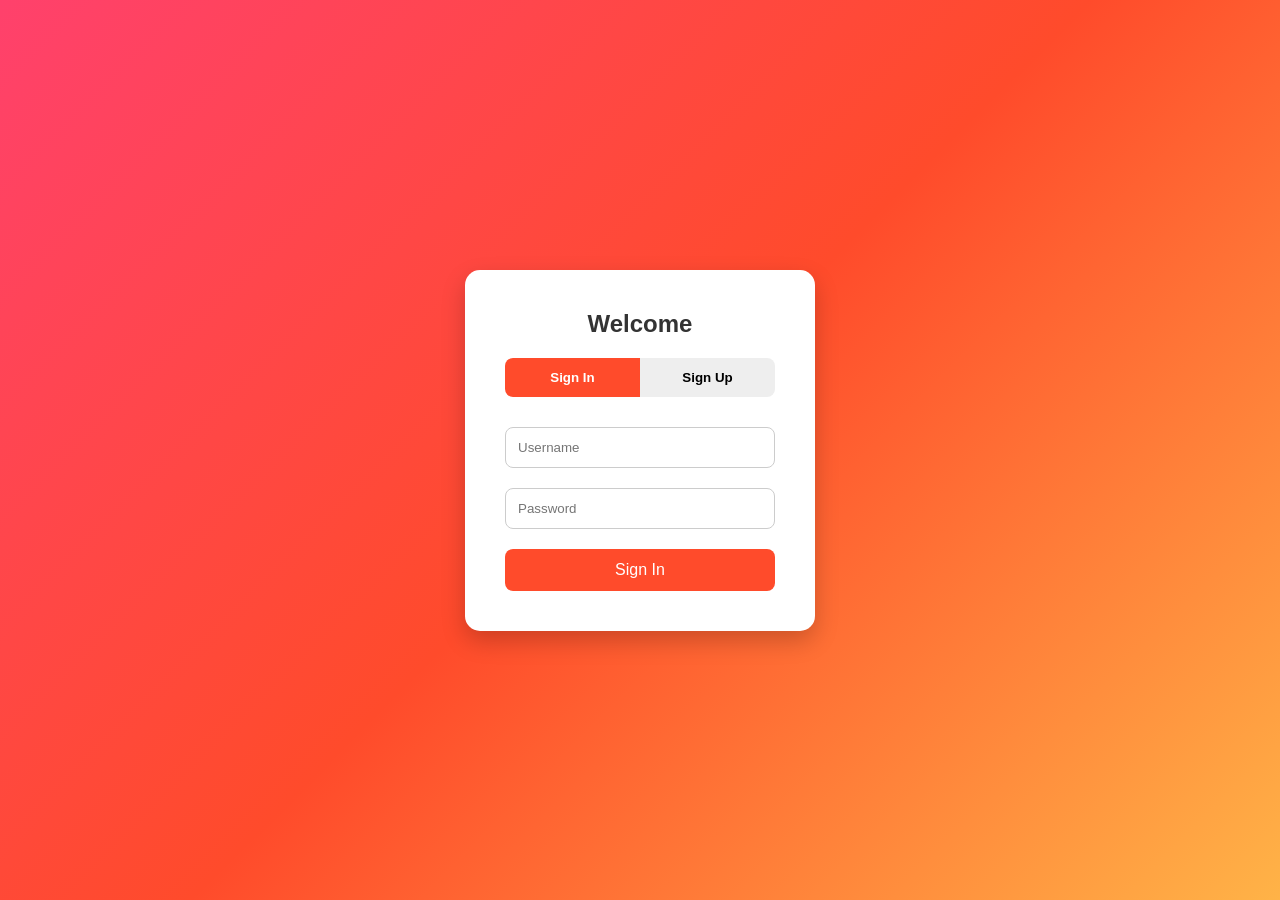
==== login/index.html @ c184d5e8 "fix redirect" ====
<!DOCTYPE html>
<html lang="id">
<head>
  <meta charset="UTF-8">
  <meta name="viewport" content="width=device-width, initial-scale=1.0">
  <title>Login & Sign Up</title>

  <style>
    *{
      margin:0;
      padding:0;
      box-sizing:border-box;
      font-family:Arial, sans-serif;
    }

    body{
      height:100vh;
      display:flex;
      justify-content:center;
      align-items:center;
      background: linear-gradient(135deg, #ff416c, #ff4b2b, #ffb347);
    }

    .container{
      background:white;
      width:350px;
      padding:40px;
      border-radius:15px;
      box-shadow:0 10px 25px rgba(0,0,0,0.2);
    }

    .title{
      text-align:center;
      margin-bottom:20px;
      color:#333;
    }

    .tabs{
      display:flex;
      margin-bottom:20px;
      border-radius:8px;
      overflow:hidden;
    }

    .tabs button{
      flex:1;
      padding:12px;
      border:none;
      cursor:pointer;
      background:#eee;
      font-weight:bold;
    }

    .tabs button.active{
      background:#ff4b2b;
      color:white;
    }

    form{
      display:none;
    }

    form.active{
      display:block;
    }

    input{
      width:100%;
      padding:12px;
      margin:10px 0;
      border:1px solid #ccc;
      border-radius:8px;
    }

    button.submit-btn{
      width:100%;
      padding:12px;
      margin-top:10px;
      border:none;
      border-radius:8px;
      background:#ff4b2b;
      color:white;
      font-size:16px;
      cursor:pointer;
    }

    button.submit-btn:hover{
      background:#e63e22;
    }
  </style>
</head>
<body>

  <div class="container">

    <h2 class="title">Welcome</h2>

    <div class="tabs">
      <button class="tab-btn active" onclick="showLogin()">Sign In</button>
      <button class="tab-btn" onclick="showSignup()">Sign Up</button>
    </div>

    <!-- LOGIN -->
    <form id="loginForm" class="active" action="../index.html">
      <input type="text" placeholder="Username" required>
      <input type="password" placeholder="Password" required>

      <button type="submit" class="submit-btn">Sign In</button>
    </form>

    <!-- SIGNUP -->
    <form id="signupForm">
      <input type="text" placeholder="Username" required>
      <input type="email" placeholder="Email" required>
      <input type="password" placeholder="Password" required>
      <input type="password" placeholder="Confirm Password" required>

      <button type="submit" class="submit-btn">Create Account</button>
    </form>

  </div>

  <script>
    const loginForm = document.getElementById('loginForm');
    const signupForm = document.getElementById('signupForm');
    const buttons = document.querySelectorAll('.tab-btn');

    function showLogin(){
      loginForm.classList.add('active');
      signupForm.classList.remove('active');

      buttons[0].classList.add('active');
      buttons[1].classList.remove('active');
    }

    function showSignup(){
      signupForm.classList.add('active');
      loginForm.classList.remove('active');

      buttons[1].classList.add('active');
      buttons[0].classList.remove('active');
    }
  </script>

</body>
</html>
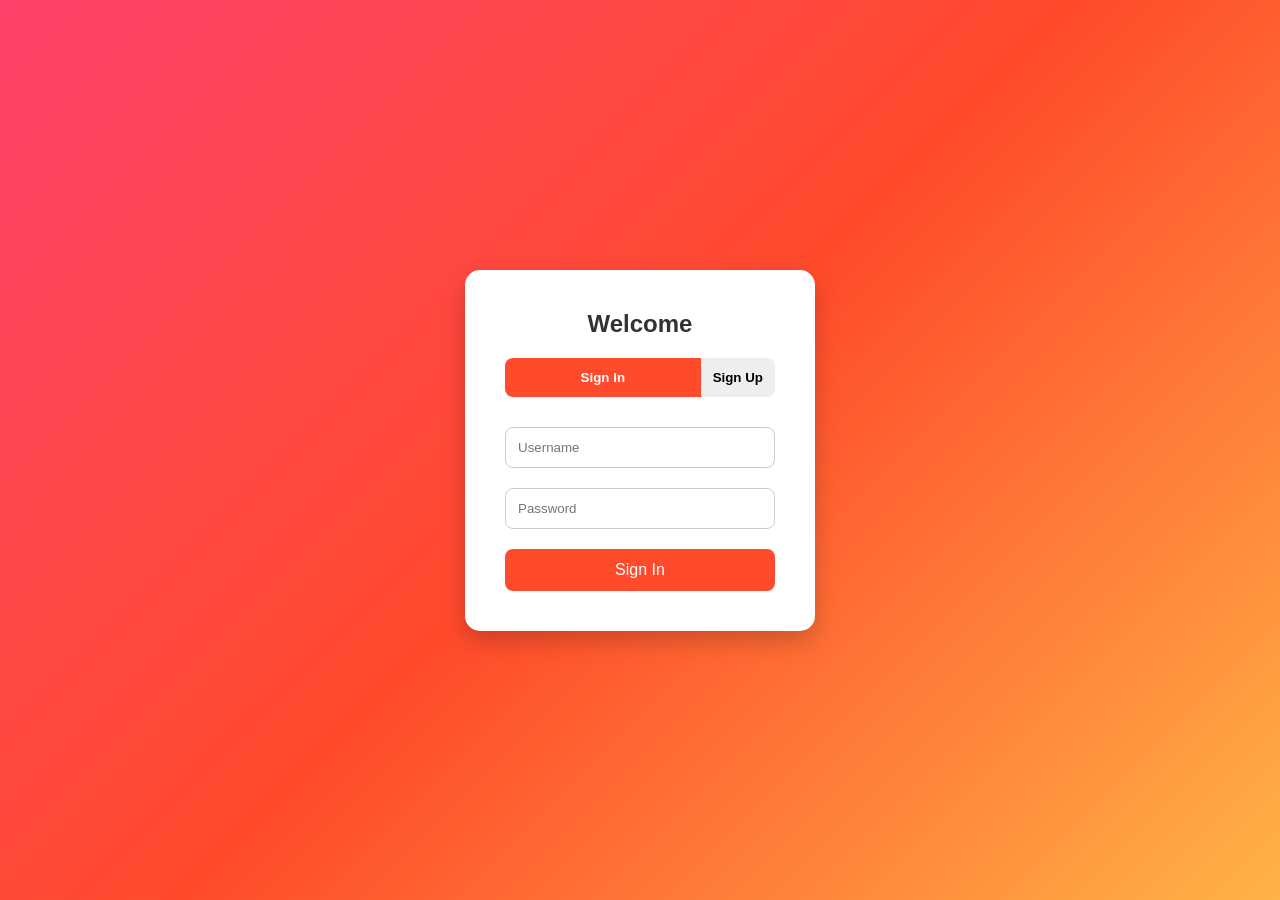
==== commit 8f536237: "Update index.html" ====
--- a/login/index.html
+++ b/login/index.html
@@ -97,16 +97,21 @@
 
     <div class="tabs">
       <button class="tab-btn active" onclick="showLogin()">Sign In</button>
-      <button class="tab-btn" onclick="showSignup()">Sign Up</button>
+      <a href="register.html"><button class="tab-btn" onclick="showSignup()">Sign Up</button></a>
     </div>
 
     <!-- LOGIN -->
-    <form id="loginForm" class="active" action="../index.html">
-      <input type="text" placeholder="Username" required>
-      <input type="password" placeholder="Password" required>
+<form id="loginForm" class="active" method="get">
 
-      <button type="submit" class="submit-btn">Sign In</button>
-    </form>
+  <input type="text" placeholder="Username" id="username" required>
+
+  <input type="password" placeholder="Password" id="password" required>
+
+  <button type="submit" class="submit-btn">Sign In</button>
+
+  <div id="alertBox" style="display:none; color:red; margin-top:10px;"></div>
+
+</form>
 
     <!-- SIGNUP -->
     <form id="signupForm">
@@ -120,27 +125,9 @@
 
   </div>
 
-  <script>
-    const loginForm = document.getElementById('loginForm');
-    const signupForm = document.getElementById('signupForm');
-    const buttons = document.querySelectorAll('.tab-btn');
-
-    function showLogin(){
-      loginForm.classList.add('active');
-      signupForm.classList.remove('active');
-
-      buttons[0].classList.add('active');
-      buttons[1].classList.remove('active');
-    }
-
-    function showSignup(){
-      signupForm.classList.add('active');
-      loginForm.classList.remove('active');
-
-      buttons[1].classList.add('active');
-      buttons[0].classList.remove('active');
-    }
+  <script src="js/login.js">
+    
   </script>
 
 </body>
-</html>+</html>
